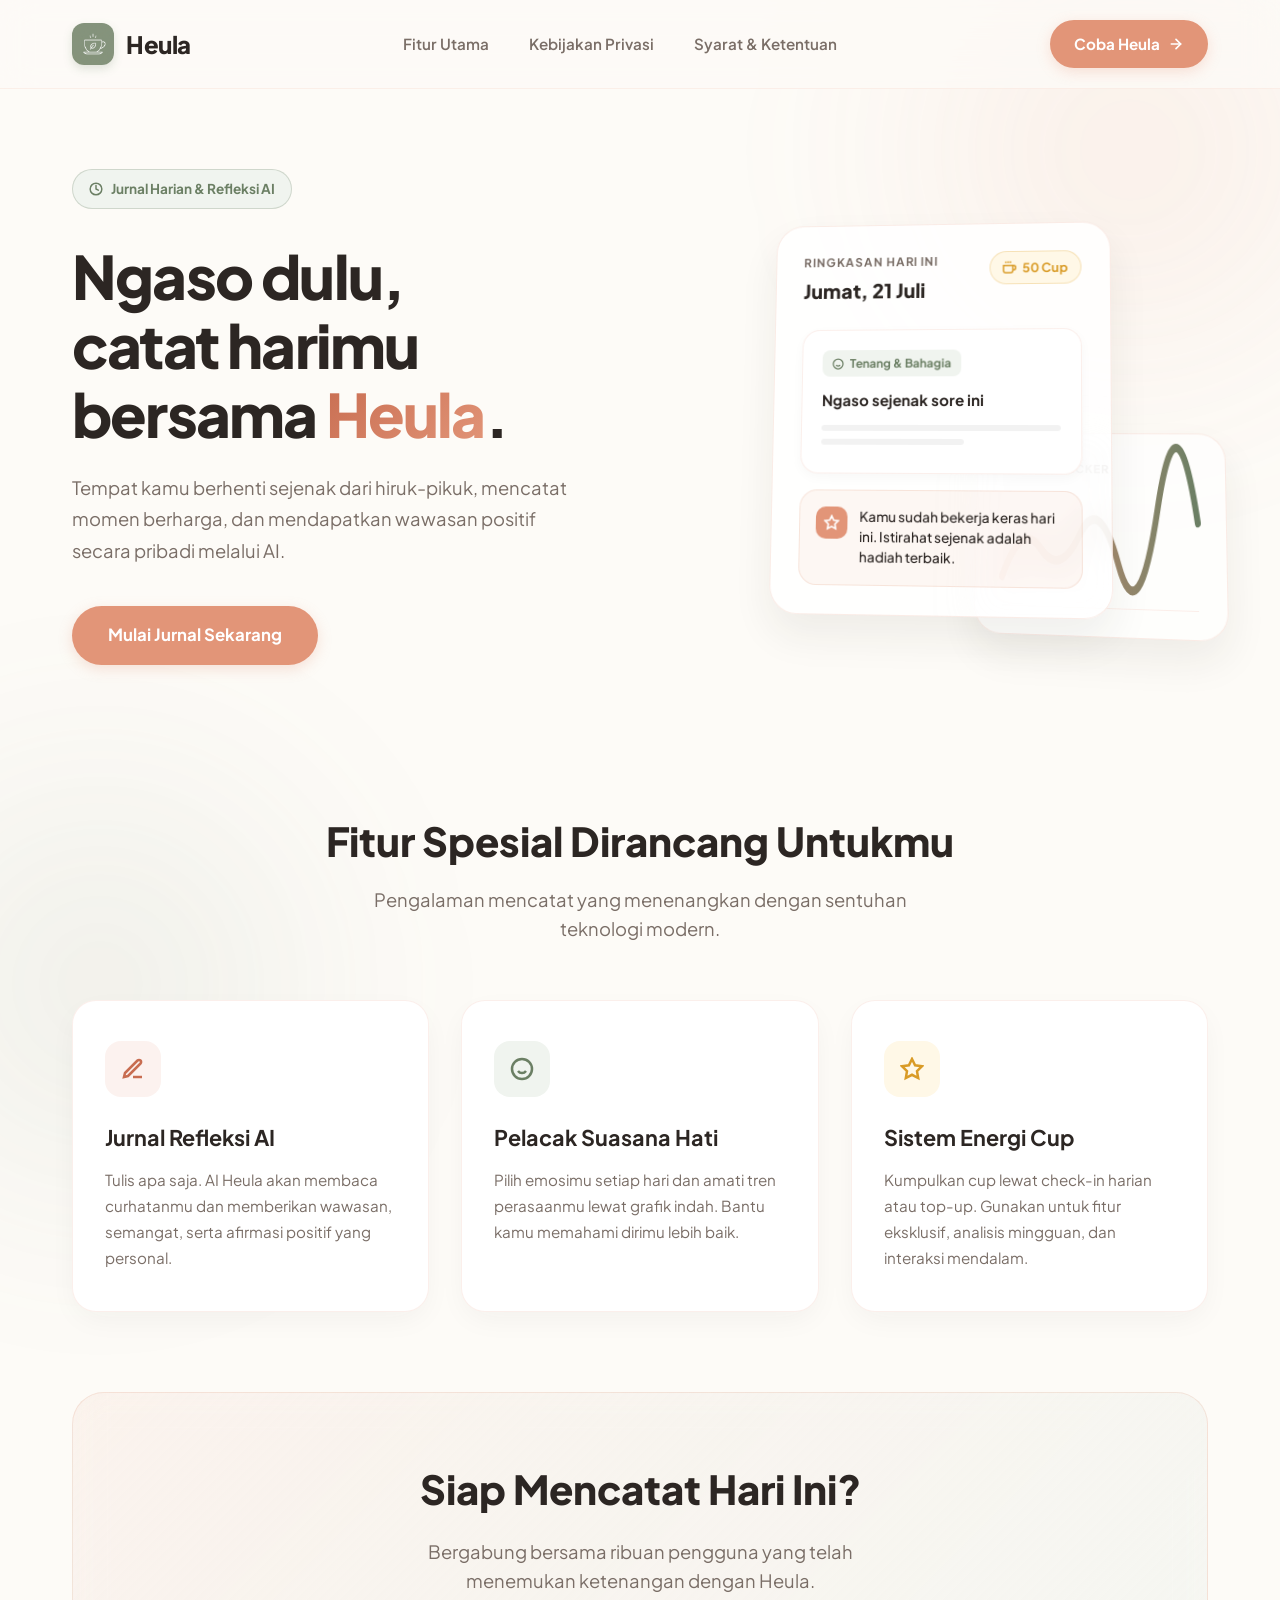
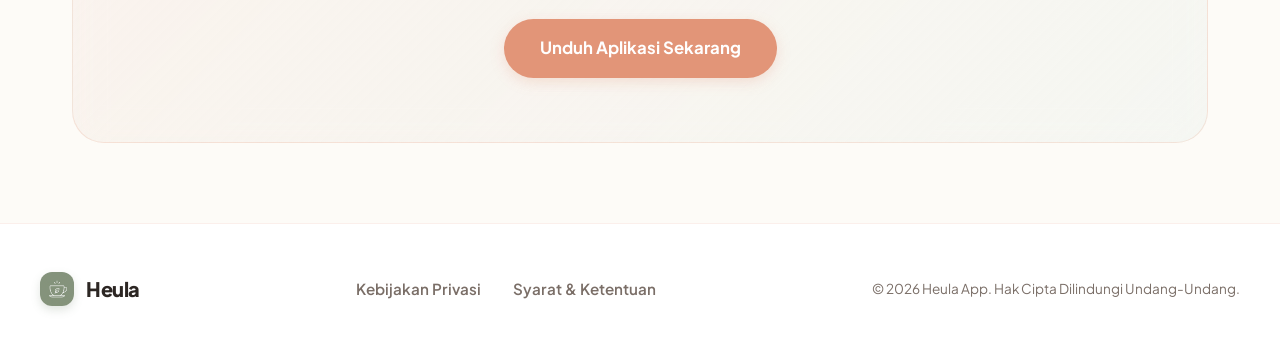
==== index.html @ 7a989be6 "Initial commit for Heula homepage" ====
<!DOCTYPE html>
<html lang="id">
<head>
  <meta charset="UTF-8">
  <meta name="viewport" content="width=device-width, initial-scale=1.0">
  <title>Heula - Ngaso Dulu, Catat Harimu</title>
  <meta name="description" content="Aplikasi jurnal harian santai dengan refleksi AI & pelacak suasana hati. Ngaso dulu, catat harimu bersama Heula.">
  <link rel="icon" type="image/png" href="./assets/favicon.png">
  <link rel="stylesheet" href="./styles.css">
  <link rel="preconnect" href="https://fonts.googleapis.com">
  <link rel="preconnect" href="https://fonts.gstatic.com" crossorigin>
  <link href="https://fonts.googleapis.com/css2?family=Plus+Jakarta+Sans:wght@400;500;600;700;800&display=swap" rel="stylesheet">
</head>
<body>

  <!-- Ambient Background Glows -->
  <div class="ambient-glow glow-1"></div>
  <div class="ambient-glow glow-2"></div>

  <!-- Header Navigation -->
  <header>
    <div class="nav-container">
      <a href="./index.html" class="logo-group">
        <img src="./assets/icon.png" alt="Heula Logo" class="logo-img">
        <span class="logo-text">Heula</span>
      </a>

      <nav class="nav-links">
        <a href="#fitur" class="nav-link">Fitur Utama</a>
        <a href="./privacy.html" class="nav-link">Kebijakan Privasi</a>
        <a href="./terms.html" class="nav-link">Syarat & Ketentuan</a>
      </nav>

      <a href="#download" class="btn-primary glow-btn">
        <span>Coba Heula</span>
        <svg width="16" height="16" viewBox="0 0 24 24" fill="none" stroke="currentColor" stroke-width="2.5" stroke-linecap="round" stroke-linejoin="round">
          <line x1="5" y1="12" x2="19" y2="12"></line>
          <polyline points="12 5 19 12 12 19"></polyline>
        </svg>
      </a>
    </div>
  </header>

  <!-- Hero Section -->
  <section class="hero-section">
    <div class="hero-content">
      <div class="badge-tag float-animation">
        <svg width="14" height="14" viewBox="0 0 24 24" fill="none" stroke="currentColor" stroke-width="2.5" stroke-linecap="round" stroke-linejoin="round">
          <circle cx="12" cy="12" r="10"></circle>
          <polyline points="12 6 12 12 16 14"></polyline>
        </svg>
        Jurnal Harian & Refleksi AI
      </div>

      <h1 class="hero-title reveal-text">
        Ngaso dulu,<br>
        catat harimu bersama <span class="text-gradient">Heula</span>.
      </h1>

      <p class="hero-desc fade-in-up">
        Tempat kamu berhenti sejenak dari hiruk-pikuk, mencatat momen berharga, dan mendapatkan wawasan positif secara pribadi melalui AI.
      </p>

      <div class="hero-actions fade-in-up delay-1">
        <a href="#download" class="btn-primary glow-btn lg">
          Mulai Jurnal Sekarang
        </a>
      </div>
    </div>

    <!-- UI Abstraction Showcase -->
    <div class="showcase-container fade-in-up delay-2">
      <!-- Abstract App Widget -->
      <div class="glass-widget main-widget float-slow">
        <div class="widget-header">
          <div>
            <div class="widget-subtitle">Ringkasan Hari Ini</div>
            <div class="widget-title">Jumat, 21 Juli</div>
          </div>
          <div class="energy-badge">
            <svg width="14" height="14" viewBox="0 0 24 24" fill="none" stroke="currentColor" stroke-width="2.5">
              <path d="M18 8h1a4 4 0 0 1 0 8h-1"></path>
              <path d="M2 8h16v9a4 4 0 0 1-4 4H6a4 4 0 0 1-4-4V8z"></path>
              <line x1="6" y1="1" x2="6" y2="4"></line>
              <line x1="10" y1="1" x2="10" y2="4"></line>
              <line x1="14" y1="1" x2="14" y2="4"></line>
            </svg>
            50 Cup
          </div>
        </div>

        <div class="entry-item">
          <div class="mood-pill">
            <svg width="12" height="12" viewBox="0 0 24 24" fill="none" stroke="currentColor" stroke-width="2.5">
              <circle cx="12" cy="12" r="10"></circle>
              <path d="M8 14s1.5 2 4 2 4-2 4-2"></path>
              <line x1="9" y1="9" x2="9.01" y2="9"></line>
              <line x1="15" y1="9" x2="15.01" y2="9"></line>
            </svg>
            Tenang & Bahagia
          </div>
          <div class="entry-title">Ngaso sejenak sore ini</div>
          <div class="entry-line"></div>
          <div class="entry-line short"></div>
        </div>

        <div class="ai-insight-box">
          <div class="ai-icon">
            <svg width="16" height="16" viewBox="0 0 24 24" fill="none" stroke="currentColor" stroke-width="2.5">
              <polygon points="12 2 15.09 8.26 22 9.27 17 14.14 18.18 21.02 12 17.77 5.82 21.02 7 14.14 2 9.27 8.91 8.26 12 2"></polygon>
            </svg>
          </div>
          <div class="ai-text">
            Kamu sudah bekerja keras hari ini. Istirahat sejenak adalah hadiah terbaik.
          </div>
        </div>
      </div>
      
      <!-- Side Chart Widget -->
      <div class="glass-widget side-widget float-slow delay-1">
        <div class="widget-subtitle">Mood Tracker</div>
        <div class="chart-mockup">
          <svg viewBox="0 0 100 40" preserveAspectRatio="none" class="chart-svg">
            <path d="M0,30 Q10,10 20,20 T40,15 T60,25 T80,5 T100,10" fill="none" stroke="url(#chart-gradient)" stroke-width="3" stroke-linecap="round"></path>
            <defs>
              <linearGradient id="chart-gradient" x1="0%" y1="0%" x2="100%" y2="0%">
                <stop offset="0%" stop-color="#E29578" />
                <stop offset="100%" stop-color="#6B7F64" />
              </linearGradient>
            </defs>
          </svg>
        </div>
      </div>
    </div>
  </section>

  <!-- Features Section -->
  <section id="fitur" class="features-section">
    <div class="section-header fade-in-up">
      <h2 class="section-title">Fitur Spesial Dirancang Untukmu</h2>
      <p class="section-subtitle">Pengalaman mencatat yang menenangkan dengan sentuhan teknologi modern.</p>
    </div>

    <div class="grid-3">
      <div class="feature-card hover-glow fade-in-up delay-1">
        <div class="feature-icon bg-terracotta">
          <svg width="24" height="24" viewBox="0 0 24 24" fill="none" stroke="currentColor" stroke-width="2.5">
            <path d="M12 20h9"></path>
            <path d="M16.5 3.5a2.121 2.121 0 0 1 3 3L7 19l-4 1 1-4L16.5 3.5z"></path>
          </svg>
        </div>
        <h3 class="feature-h3">Jurnal Refleksi AI</h3>
        <p class="feature-p">Tulis apa saja. AI Heula akan membaca curhatanmu dan memberikan wawasan, semangat, serta afirmasi positif yang personal.</p>
      </div>

      <div class="feature-card hover-glow fade-in-up delay-2">
        <div class="feature-icon bg-sage">
          <svg width="24" height="24" viewBox="0 0 24 24" fill="none" stroke="currentColor" stroke-width="2.5">
            <circle cx="12" cy="12" r="10"></circle>
            <path d="M8 14s1.5 2 4 2 4-2 4-2"></path>
            <line x1="9" y1="9" x2="9.01" y2="9"></line>
            <line x1="15" y1="9" x2="15.01" y2="9"></line>
          </svg>
        </div>
        <h3 class="feature-h3">Pelacak Suasana Hati</h3>
        <p class="feature-p">Pilih emosimu setiap hari dan amati tren perasaanmu lewat grafik indah. Bantu kamu memahami dirimu lebih baik.</p>
      </div>

      <div class="feature-card hover-glow fade-in-up delay-3">
        <div class="feature-icon bg-gold">
          <svg width="24" height="24" viewBox="0 0 24 24" fill="none" stroke="currentColor" stroke-width="2.5">
            <polygon points="12 2 15.09 8.26 22 9.27 17 14.14 18.18 21.02 12 17.77 5.82 21.02 7 14.14 2 9.27 8.91 8.26 12 2"></polygon>
          </svg>
        </div>
        <h3 class="feature-h3">Sistem Energi Cup</h3>
        <p class="feature-p">Kumpulkan cup lewat check-in harian atau top-up. Gunakan untuk fitur eksklusif, analisis mingguan, dan interaksi mendalam.</p>
      </div>
    </div>
  </section>

  <!-- CTA Section -->
  <section class="cta-section">
    <div class="glass-banner hover-glow fade-in-up">
      <h2>Siap Mencatat Hari Ini?</h2>
      <p>Bergabung bersama ribuan pengguna yang telah menemukan ketenangan dengan Heula.</p>
      <a href="#download" class="btn-primary glow-btn lg" style="margin-top: 1.5rem;">Unduh Aplikasi Sekarang</a>
    </div>
  </section>

  <!-- Footer -->
  <footer>
    <div class="footer-container">
      <div style="display: flex; align-items: center; gap: 0.75rem;">
        <img src="./assets/icon.png" alt="Heula Logo" class="logo-img" style="width: 34px; height: 34px;">
        <span class="logo-text" style="font-size: 1.25rem;">Heula</span>
      </div>

      <div class="footer-links">
        <a href="./privacy.html" class="footer-link">Kebijakan Privasi</a>
        <a href="./terms.html" class="footer-link">Syarat & Ketentuan</a>
      </div>

      <div class="footer-copy">
        &copy; 2026 Heula App. Hak Cipta Dilindungi Undang-Undang.
      </div>
    </div>
  </footer>

  <script>
    const observer = new IntersectionObserver((entries) => {
      entries.forEach(entry => {
        if (entry.isIntersecting) {
          entry.target.style.animationPlayState = 'running';
          entry.target.style.opacity = '1';
        }
      });
    }, { threshold: 0.1 });

    document.querySelectorAll('.fade-in-up, .reveal-text').forEach((el) => {
      el.style.animationPlayState = 'paused';
      el.style.opacity = '0';
      observer.observe(el);
    });
  </script>
</body>
</html>
---- styles.css ----
/* 
  Warm Light Theme CSS for Heula App
  Aesthetics: Oat/Cream Base, Warm Terracotta & Sage Accents, Soft Glassmorphism
*/

:root {
  --bg-light: #FDFBF7;
  --bg-surface: #FFFFFF;
  --bg-card: rgba(255, 255, 255, 0.85);
  
  --color-text-main: #2C2623;
  --color-text-muted: #7A6E67;
  
  --color-terracotta: #E29578;
  --color-terracotta-dark: #C86D51;
  --color-terracotta-glow: rgba(226, 149, 120, 0.25);
  
  --color-sage: #6B7F64;
  --color-sage-light: #F0F4EF;
  --color-sage-glow: rgba(107, 127, 100, 0.2);

  --color-gold: #D99B26;
  --color-gold-light: #FFF8E7;
  
  --glass-bg: rgba(255, 255, 255, 0.7);
  --glass-border: rgba(226, 149, 120, 0.18);
  --glass-border-hover: rgba(226, 149, 120, 0.35);
  --glass-blur: blur(16px);
  
  --shadow-soft: 0 10px 30px -5px rgba(44, 38, 35, 0.05);
  --shadow-card: 0 20px 40px rgba(44, 38, 35, 0.07);
}

* {
  box-sizing: border-box;
  margin: 0;
  padding: 0;
}

body {
  background-color: var(--bg-light);
  color: var(--color-text-main);
  font-family: 'Plus Jakarta Sans', sans-serif;
  line-height: 1.6;
  overflow-x: hidden;
  position: relative;
  min-height: 100vh;
}

/* Ambient Background Glows */
.ambient-glow {
  position: absolute;
  width: 600px;
  height: 600px;
  border-radius: 50%;
  filter: blur(100px);
  z-index: -1;
  opacity: 0.6;
  animation: pulse-glow 10s infinite alternate ease-in-out;
}

.glow-1 {
  background: radial-gradient(circle, var(--color-terracotta-glow) 0%, transparent 70%);
  top: -150px;
  right: -150px;
}

.glow-2 {
  background: radial-gradient(circle, var(--color-sage-glow) 0%, transparent 70%);
  top: 35%;
  left: -200px;
}

@keyframes pulse-glow {
  0% { transform: scale(1); opacity: 0.5; }
  100% { transform: scale(1.1); opacity: 0.75; }
}

/* Typography & Utilities */
.text-gradient {
  background: linear-gradient(135deg, var(--color-terracotta-dark) 0%, var(--color-terracotta) 100%);
  -webkit-background-clip: text;
  -webkit-text-fill-color: transparent;
}

/* Header */
header {
  position: sticky;
  top: 0;
  z-index: 50;
  background: rgba(253, 251, 247, 0.8);
  backdrop-filter: var(--glass-blur);
  -webkit-backdrop-filter: var(--glass-blur);
  border-bottom: 1px solid rgba(226, 149, 120, 0.12);
}

.nav-container {
  max-width: 1200px;
  margin: 0 auto;
  padding: 1.25rem 2rem;
  display: flex;
  align-items: center;
  justify-content: space-between;
}

.logo-group {
  display: flex;
  align-items: center;
  gap: 0.75rem;
  text-decoration: none;
}

.logo-img {
  width: 42px;
  height: 42px;
  border-radius: 12px;
  object-fit: cover;
  box-shadow: 0 4px 10px rgba(107, 127, 100, 0.2);
}

.logo-badge {
  width: 40px;
  height: 40px;
  background: var(--color-sage-light);
  border: 1px solid rgba(107, 127, 100, 0.2);
  border-radius: 12px;
  display: flex;
  align-items: center;
  justify-content: center;
  color: var(--color-sage);
}

.logo-text {
  font-size: 1.5rem;
  font-weight: 800;
  color: var(--color-text-main);
  letter-spacing: -0.02em;
}

.nav-links {
  display: flex;
  gap: 2.5rem;
}

.nav-link {
  font-size: 0.95rem;
  font-weight: 600;
  color: var(--color-text-muted);
  text-decoration: none;
  transition: color 0.3s ease;
}

.nav-link:hover {
  color: var(--color-text-main);
}

/* Buttons */
.btn-primary {
  background: var(--color-terracotta);
  color: #FFFFFF;
  padding: 0.75rem 1.5rem;
  border-radius: 99px;
  font-weight: 700;
  font-size: 0.95rem;
  text-decoration: none;
  display: inline-flex;
  align-items: center;
  gap: 0.5rem;
  transition: all 0.3s ease;
  box-shadow: 0 4px 14px var(--color-terracotta-glow);
  border: none;
}

.btn-primary.lg {
  padding: 1rem 2.25rem;
  font-size: 1.05rem;
}

.glow-btn:hover {
  background: var(--color-terracotta-dark);
  transform: translateY(-2px);
  box-shadow: 0 8px 24px rgba(200, 109, 81, 0.35);
}

/* Hero Section */
.hero-section {
  max-width: 1200px;
  margin: 0 auto;
  padding: 5rem 2rem 4rem 2rem;
  display: grid;
  grid-template-columns: 1fr 1fr;
  gap: 4rem;
  align-items: center;
}

.badge-tag {
  display: inline-flex;
  align-items: center;
  gap: 0.5rem;
  background: var(--color-sage-light);
  border: 1px solid rgba(107, 127, 100, 0.25);
  color: var(--color-sage);
  padding: 0.5rem 1rem;
  border-radius: 99px;
  font-size: 0.85rem;
  font-weight: 700;
  margin-bottom: 2rem;
}

.hero-title {
  font-size: 3.75rem;
  font-weight: 800;
  line-height: 1.15;
  letter-spacing: -0.03em;
  margin-bottom: 1.5rem;
  color: var(--color-text-main);
}

.hero-desc {
  font-size: 1.15rem;
  color: var(--color-text-muted);
  margin-bottom: 2.5rem;
  max-width: 500px;
  line-height: 1.7;
}

/* Showcase UI - Pure CSS abstract representation */
.showcase-container {
  position: relative;
  height: 480px;
  display: flex;
  align-items: center;
  justify-content: center;
  perspective: 1000px;
}

.glass-widget {
  background: var(--bg-card);
  backdrop-filter: var(--glass-blur);
  -webkit-backdrop-filter: var(--glass-blur);
  border: 1px solid var(--glass-border);
  border-radius: 28px;
  padding: 1.75rem;
  box-shadow: var(--shadow-card);
  position: absolute;
}

.main-widget {
  width: 340px;
  z-index: 2;
  transform: rotateY(-5deg) rotateX(5deg);
}

.side-widget {
  width: 260px;
  right: -20px;
  bottom: 20px;
  z-index: 1;
  transform: rotateY(-10deg) rotateX(10deg) translateZ(-50px);
  background: rgba(255, 255, 255, 0.65);
}

.widget-header {
  display: flex;
  justify-content: space-between;
  align-items: flex-start;
  margin-bottom: 1.5rem;
}

.widget-subtitle {
  font-size: 0.75rem;
  text-transform: uppercase;
  letter-spacing: 0.08em;
  color: var(--color-text-muted);
  font-weight: 700;
  margin-bottom: 0.25rem;
}

.widget-title {
  font-size: 1.25rem;
  font-weight: 800;
  color: var(--color-text-main);
}

.energy-badge {
  background: var(--color-gold-light);
  border: 1px solid rgba(217, 155, 38, 0.25);
  color: var(--color-gold);
  padding: 0.35rem 0.75rem;
  border-radius: 99px;
  font-size: 0.8rem;
  font-weight: 700;
  display: flex;
  align-items: center;
  gap: 0.35rem;
}

.entry-item {
  background: #FFFFFF;
  border: 1px solid rgba(226, 149, 120, 0.15);
  border-radius: 18px;
  padding: 1.25rem;
  margin-bottom: 1rem;
  box-shadow: 0 4px 12px rgba(44, 38, 35, 0.03);
}

.mood-pill {
  display: inline-flex;
  align-items: center;
  gap: 0.35rem;
  background: var(--color-sage-light);
  color: var(--color-sage);
  padding: 0.25rem 0.65rem;
  border-radius: 8px;
  font-size: 0.75rem;
  font-weight: 700;
  margin-bottom: 0.75rem;
}

.entry-title {
  font-size: 0.95rem;
  font-weight: 700;
  color: var(--color-text-main);
  margin-bottom: 0.75rem;
}

.entry-line {
  height: 6px;
  background: rgba(44, 38, 35, 0.06);
  border-radius: 4px;
  margin-bottom: 0.5rem;
}

.entry-line.short {
  width: 60%;
}

.ai-insight-box {
  background: rgba(226, 149, 120, 0.08);
  border: 1px solid rgba(226, 149, 120, 0.2);
  border-radius: 18px;
  padding: 1rem;
  display: flex;
  gap: 0.75rem;
}

.ai-icon {
  width: 32px;
  height: 32px;
  border-radius: 10px;
  background: var(--color-terracotta);
  color: #FFFFFF;
  display: flex;
  align-items: center;
  justify-content: center;
  flex-shrink: 0;
}

.ai-text {
  font-size: 0.85rem;
  line-height: 1.5;
  color: var(--color-text-main);
  font-weight: 500;
}

.chart-mockup {
  margin-top: 1rem;
  height: 120px;
  border-bottom: 1px solid rgba(226, 149, 120, 0.15);
  position: relative;
}

.chart-svg {
  width: 100%;
  height: 100%;
  overflow: visible;
}

/* Features Grid */
.features-section {
  max-width: 1200px;
  margin: 5rem auto;
  padding: 0 2rem;
}

.section-header {
  text-align: center;
  margin-bottom: 3.5rem;
}

.section-title {
  font-size: 2.5rem;
  font-weight: 800;
  margin-bottom: 0.75rem;
  color: var(--color-text-main);
}

.section-subtitle {
  color: var(--color-text-muted);
  font-size: 1.15rem;
  max-width: 600px;
  margin: 0 auto;
}

.grid-3 {
  display: grid;
  grid-template-columns: repeat(3, 1fr);
  gap: 2rem;
}

.feature-card {
  background: #FFFFFF;
  border: 1px solid rgba(226, 149, 120, 0.15);
  border-radius: 24px;
  padding: 2.5rem 2rem;
  transition: all 0.4s cubic-bezier(0.175, 0.885, 0.32, 1.275);
  box-shadow: var(--shadow-soft);
}

.hover-glow:hover {
  border-color: var(--color-terracotta);
  transform: translateY(-8px);
  box-shadow: 0 15px 35px rgba(226, 149, 120, 0.12);
}

.feature-icon {
  width: 56px;
  height: 56px;
  border-radius: 16px;
  display: flex;
  align-items: center;
  justify-content: center;
  margin-bottom: 1.5rem;
}

.bg-terracotta { background: rgba(226, 149, 120, 0.12); color: var(--color-terracotta-dark); }
.bg-sage { background: var(--color-sage-light); color: var(--color-sage); }
.bg-gold { background: var(--color-gold-light); color: var(--color-gold); }

.feature-h3 {
  font-size: 1.35rem;
  font-weight: 700;
  margin-bottom: 0.75rem;
  color: var(--color-text-main);
}

.feature-p {
  color: var(--color-text-muted);
  font-size: 0.95rem;
  line-height: 1.7;
}

/* CTA Section */
.cta-section {
  max-width: 1200px;
  margin: 5rem auto;
  padding: 0 2rem;
}

.glass-banner {
  background: linear-gradient(135deg, rgba(226, 149, 120, 0.08) 0%, rgba(240, 244, 239, 0.6) 100%);
  border: 1px solid rgba(226, 149, 120, 0.2);
  backdrop-filter: var(--glass-blur);
  border-radius: 32px;
  padding: 4rem 2rem;
  text-align: center;
}

.glass-banner h2 {
  font-size: 2.5rem;
  font-weight: 800;
  margin-bottom: 1rem;
  color: var(--color-text-main);
}

.glass-banner p {
  color: var(--color-text-muted);
  font-size: 1.15rem;
  max-width: 500px;
  margin: 0 auto;
}

/* Footer */
footer {
  border-top: 1px solid rgba(226, 149, 120, 0.15);
  padding: 3rem 2rem;
  margin-top: 5rem;
  background: #FFFFFF;
}

.footer-container {
  max-width: 1200px;
  margin: 0 auto;
  display: flex;
  align-items: center;
  justify-content: space-between;
  flex-wrap: wrap;
  gap: 2rem;
}

.footer-links {
  display: flex;
  gap: 2rem;
}

.footer-link {
  color: var(--color-text-muted);
  text-decoration: none;
  font-size: 0.95rem;
  font-weight: 600;
  transition: color 0.3s ease;
}

.footer-link:hover {
  color: var(--color-text-main);
}

.footer-copy {
  color: var(--color-text-muted);
  font-size: 0.85rem;
}

/* Animations */
@keyframes fadeInUp {
  from { opacity: 0; transform: translateY(30px); }
  to { opacity: 1; transform: translateY(0); }
}

@keyframes float {
  0% { transform: translateY(0px); }
  50% { transform: translateY(-10px); }
  100% { transform: translateY(0px); }
}

@keyframes floatSlow {
  0% { transform: rotateY(-5deg) rotateX(5deg) translateY(0px); }
  50% { transform: rotateY(-5deg) rotateX(5deg) translateY(-12px); }
  100% { transform: rotateY(-5deg) rotateX(5deg) translateY(0px); }
}

@keyframes floatSlowSide {
  0% { transform: rotateY(-10deg) rotateX(10deg) translateZ(-50px) translateY(0px); }
  50% { transform: rotateY(-10deg) rotateX(10deg) translateZ(-50px) translateY(-8px); }
  100% { transform: rotateY(-10deg) rotateX(10deg) translateZ(-50px) translateY(0px); }
}

@keyframes revealText {
  from { opacity: 0; clip-path: inset(0 100% 0 0); }
  to { opacity: 1; clip-path: inset(0 0 0 0); }
}

.fade-in-up {
  animation: fadeInUp 0.8s cubic-bezier(0.16, 1, 0.3, 1) forwards;
}

.reveal-text {
  animation: revealText 1.2s cubic-bezier(0.16, 1, 0.3, 1) forwards;
}

.float-animation {
  animation: float 4s ease-in-out infinite;
}

.float-slow {
  animation: floatSlow 6s ease-in-out infinite;
}

.side-widget.float-slow {
  animation: floatSlowSide 7s ease-in-out infinite 1s;
}

.delay-1 { animation-delay: 0.15s; }
.delay-2 { animation-delay: 0.3s; }
.delay-3 { animation-delay: 0.45s; }

/* Responsive */
@media (max-width: 968px) {
  .hero-section {
    grid-template-columns: 1fr;
    text-align: center;
    padding-top: 3rem;
  }
  .hero-desc { margin: 0 auto 2.5rem auto; }
  .showcase-container {
    margin-top: 2rem;
    height: 380px;
  }
  .main-widget {
    left: 50%;
    transform: translateX(-50%) rotateY(0) rotateX(0);
    animation: none;
  }
  .side-widget { display: none; }
  .grid-3 { grid-template-columns: 1fr; }
  .nav-links { display: none; }
}
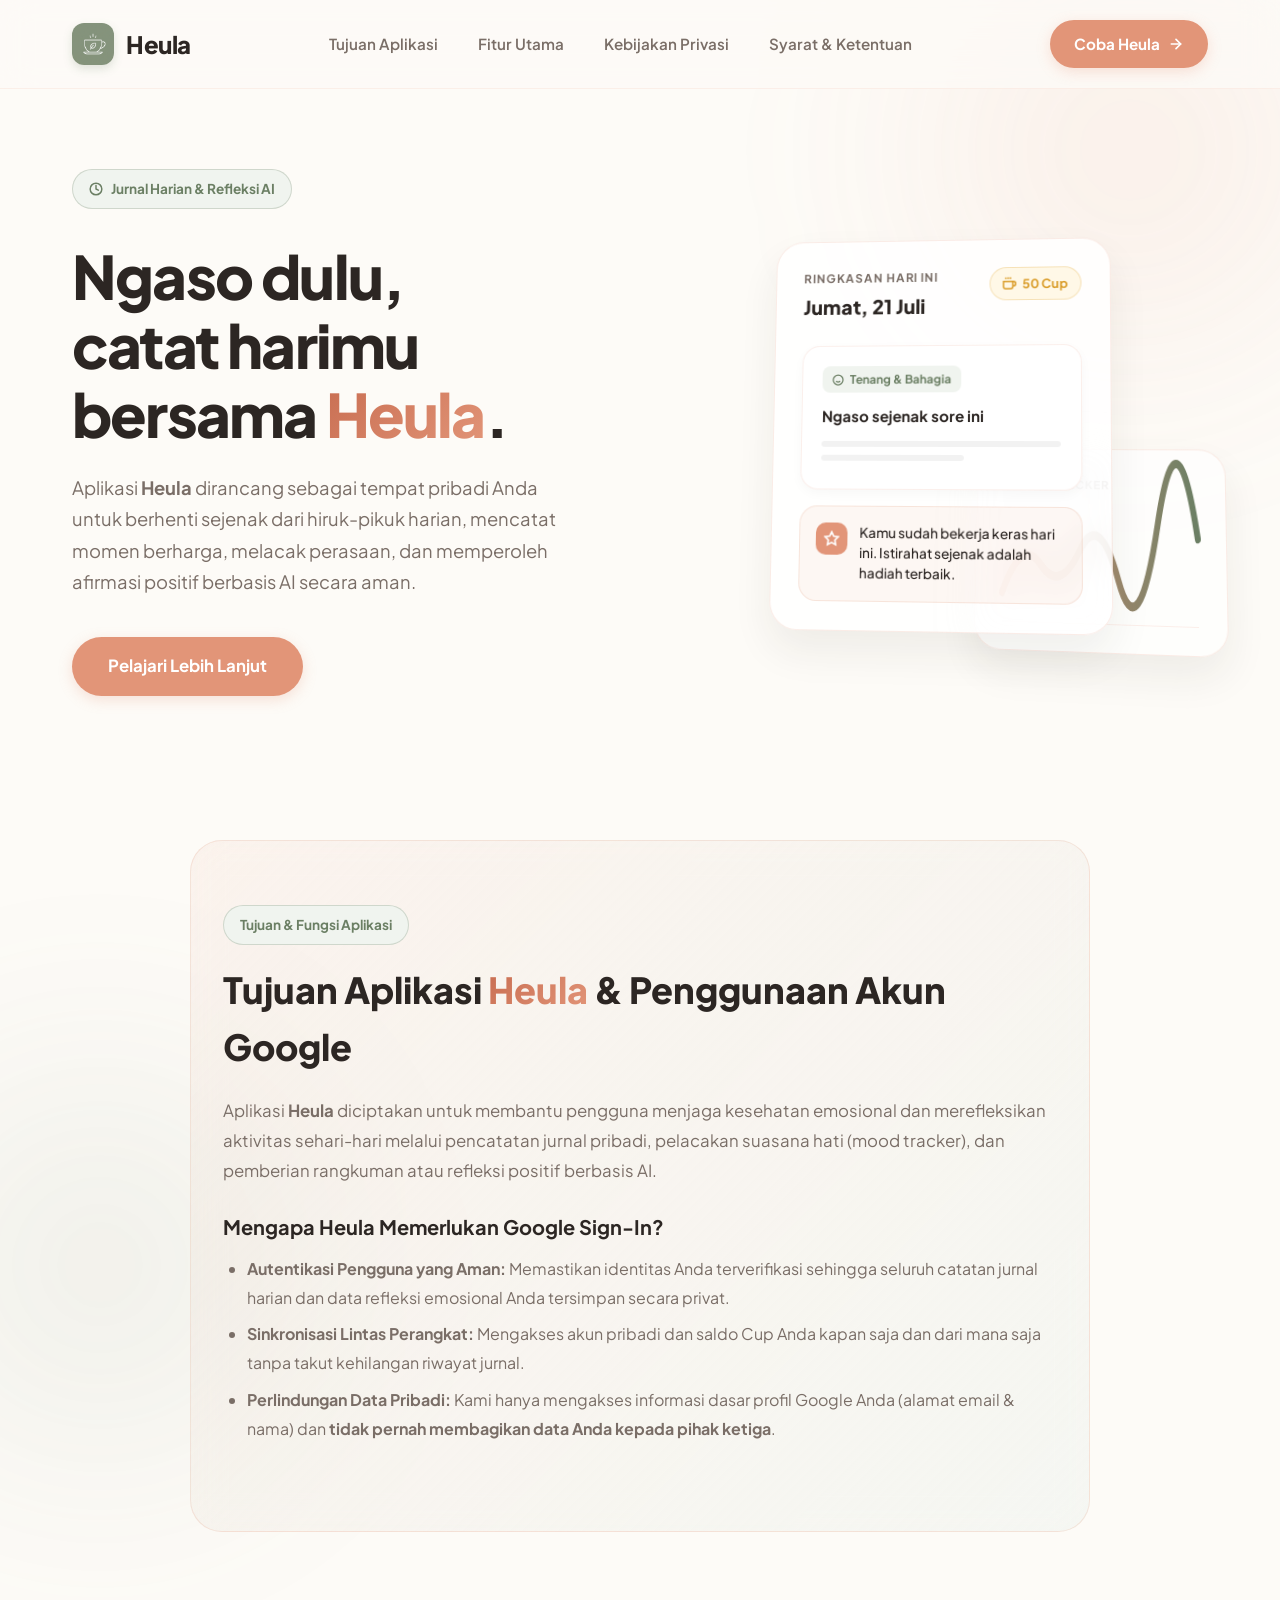
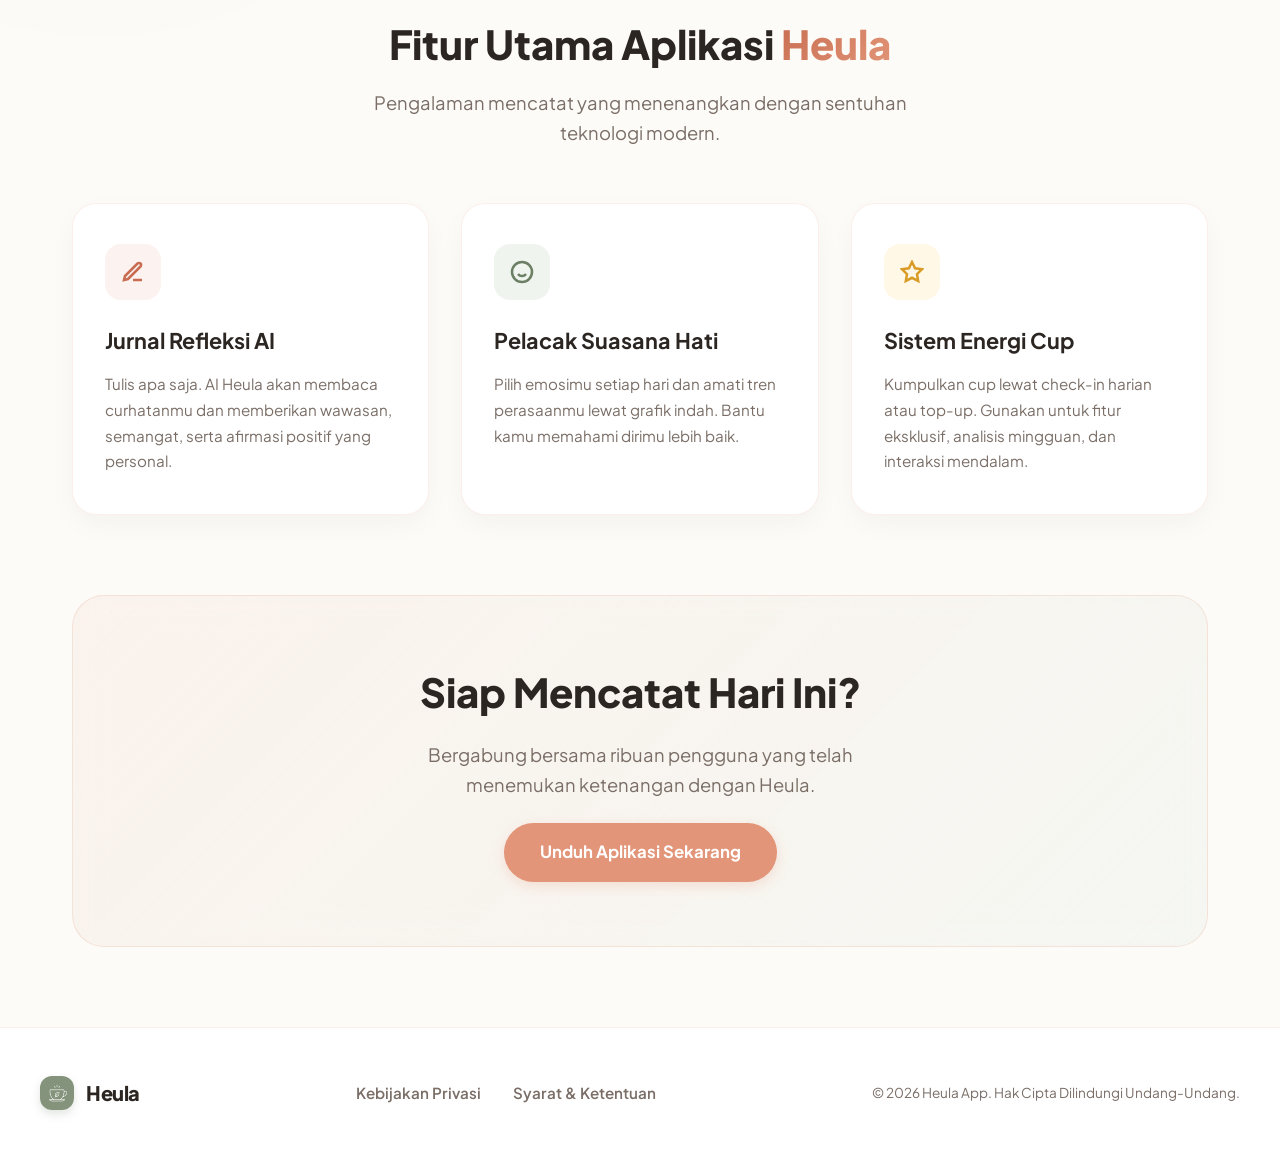
==== commit 6918e4ee: "Update app name to capitalized 'Heula' matching Google Console" ====
--- a/index.html
+++ b/index.html
@@ -3,8 +3,8 @@
 <head>
   <meta charset="UTF-8">
   <meta name="viewport" content="width=device-width, initial-scale=1.0">
-  <title>Heula - Ngaso Dulu, Catat Harimu</title>
-  <meta name="description" content="Aplikasi jurnal harian santai dengan refleksi AI & pelacak suasana hati. Ngaso dulu, catat harimu bersama Heula.">
+  <title>Heula - Aplikasi Jurnal Harian & Refleksi AI</title>
+  <meta name="description" content="Aplikasi Heula adalah tempat jurnal harian santai dengan refleksi AI & pelacak suasana hati. Simpan dan catat harimu secara pribadi bersama Heula.">
   <link rel="icon" type="image/png" href="./assets/favicon.png">
   <link rel="stylesheet" href="./styles.css">
   <link rel="preconnect" href="https://fonts.googleapis.com">
@@ -26,12 +26,13 @@
       </a>
 
       <nav class="nav-links">
+        <a href="#tentang" class="nav-link">Tujuan Aplikasi</a>
         <a href="#fitur" class="nav-link">Fitur Utama</a>
         <a href="./privacy.html" class="nav-link">Kebijakan Privasi</a>
         <a href="./terms.html" class="nav-link">Syarat & Ketentuan</a>
       </nav>
 
-      <a href="#download" class="btn-primary glow-btn">
+      <a href="#tentang" class="btn-primary glow-btn">
         <span>Coba Heula</span>
         <svg width="16" height="16" viewBox="0 0 24 24" fill="none" stroke="currentColor" stroke-width="2.5" stroke-linecap="round" stroke-linejoin="round">
           <line x1="5" y1="12" x2="19" y2="12"></line>
@@ -58,12 +59,12 @@
       </h1>
 
       <p class="hero-desc fade-in-up">
-        Tempat kamu berhenti sejenak dari hiruk-pikuk, mencatat momen berharga, dan mendapatkan wawasan positif secara pribadi melalui AI.
+        Aplikasi <strong>Heula</strong> dirancang sebagai tempat pribadi Anda untuk berhenti sejenak dari hiruk-pikuk harian, mencatat momen berharga, melacak perasaan, dan memperoleh afirmasi positif berbasis AI secara aman.
       </p>
 
       <div class="hero-actions fade-in-up delay-1">
-        <a href="#download" class="btn-primary glow-btn lg">
-          Mulai Jurnal Sekarang
+        <a href="#tentang" class="btn-primary glow-btn lg">
+          Pelajari Lebih Lanjut
         </a>
       </div>
     </div>
@@ -134,10 +135,28 @@
     </div>
   </section>
 
+  <!-- About & Purpose Section (Fulfilling Google OAuth Verification Requirements) -->
+  <section id="tentang" class="cta-section">
+    <div class="glass-banner hover-glow fade-in-up" style="text-align: left; max-width: 900px; margin: 0 auto;">
+      <div class="badge-tag" style="margin-bottom: 1rem;">Tujuan & Fungsi Aplikasi</div>
+      <h2 style="font-size: 2.25rem; margin-bottom: 1.25rem;">Tujuan Aplikasi <span class="text-gradient">Heula</span> & Penggunaan Akun Google</h2>
+      <p style="font-size: 1.05rem; line-height: 1.8; margin-bottom: 1.5rem; max-width: 100%;">
+        Aplikasi <strong>Heula</strong> diciptakan untuk membantu pengguna menjaga kesehatan emosional dan merefleksikan aktivitas sehari-hari melalui pencatatan jurnal pribadi, pelacakan suasana hati (mood tracker), dan pemberian rangkuman atau refleksi positif berbasis AI.
+      </p>
+      
+      <h3 style="font-size: 1.25rem; font-weight: 700; margin-bottom: 0.75rem; color: var(--color-text-main);">Mengapa Heula Memerlukan Google Sign-In?</h3>
+      <ul style="padding-left: 1.5rem; margin-bottom: 1.5rem; color: var(--color-text-muted); line-height: 1.8;">
+        <li style="margin-bottom: 0.5rem;"><strong>Autentikasi Pengguna yang Aman:</strong> Memastikan identitas Anda terverifikasi sehingga seluruh catatan jurnal harian dan data refleksi emosional Anda tersimpan secara privat.</li>
+        <li style="margin-bottom: 0.5rem;"><strong>Sinkronisasi Lintas Perangkat:</strong> Mengakses akun pribadi dan saldo Cup Anda kapan saja dan dari mana saja tanpa takut kehilangan riwayat jurnal.</li>
+        <li style="margin-bottom: 0.5rem;"><strong>Perlindungan Data Pribadi:</strong> Kami hanya mengakses informasi dasar profil Google Anda (alamat email & nama) dan <strong>tidak pernah membagikan data Anda kepada pihak ketiga</strong>.</li>
+      </ul>
+    </div>
+  </section>
+
   <!-- Features Section -->
   <section id="fitur" class="features-section">
     <div class="section-header fade-in-up">
-      <h2 class="section-title">Fitur Spesial Dirancang Untukmu</h2>
+      <h2 class="section-title">Fitur Utama Aplikasi <span class="text-gradient">Heula</span></h2>
       <p class="section-subtitle">Pengalaman mencatat yang menenangkan dengan sentuhan teknologi modern.</p>
     </div>
 
@@ -183,7 +202,7 @@
     <div class="glass-banner hover-glow fade-in-up">
       <h2>Siap Mencatat Hari Ini?</h2>
       <p>Bergabung bersama ribuan pengguna yang telah menemukan ketenangan dengan Heula.</p>
-      <a href="#download" class="btn-primary glow-btn lg" style="margin-top: 1.5rem;">Unduh Aplikasi Sekarang</a>
+      <a href="#tentang" class="btn-primary glow-btn lg" style="margin-top: 1.5rem;">Unduh Aplikasi Sekarang</a>
     </div>
   </section>
 
--- a/styles.css
+++ b/styles.css
@@ -572,6 +572,70 @@
 .delay-1 { animation-delay: 0.15s; }
 .delay-2 { animation-delay: 0.3s; }
 .delay-3 { animation-delay: 0.45s; }
+
+/* Legal Document Styling */
+.legal-container {
+  max-width: 860px;
+  margin: 3rem auto 6rem auto;
+  padding: 3.5rem 3rem;
+  background: #FFFFFF;
+  border-radius: 28px;
+  border: 1px solid rgba(226, 149, 120, 0.18);
+  box-shadow: var(--shadow-card);
+}
+
+.legal-header {
+  margin-bottom: 2.5rem;
+  padding-bottom: 1.75rem;
+  border-bottom: 1px solid rgba(226, 149, 120, 0.15);
+}
+
+.legal-title {
+  font-size: 2.75rem;
+  font-weight: 800;
+  color: var(--color-text-main);
+  margin-bottom: 0.5rem;
+  letter-spacing: -0.03em;
+}
+
+.legal-date {
+  font-size: 0.9rem;
+  color: var(--color-text-muted);
+  font-weight: 600;
+}
+
+.legal-section {
+  margin-bottom: 2.25rem;
+}
+
+.legal-h2 {
+  font-size: 1.35rem;
+  font-weight: 700;
+  margin-bottom: 0.75rem;
+  color: var(--color-text-main);
+}
+
+.legal-p {
+  font-size: 1rem;
+  color: var(--color-text-muted);
+  line-height: 1.75;
+}
+
+.legal-ul {
+  padding-left: 1.5rem;
+  margin-top: 0.75rem;
+  font-size: 1rem;
+  color: var(--color-text-muted);
+  line-height: 1.75;
+}
+
+.legal-ul li {
+  margin-bottom: 0.5rem;
+}
+
+.legal-ul strong {
+  color: var(--color-text-main);
+}
 
 /* Responsive */
 @media (max-width: 968px) {
